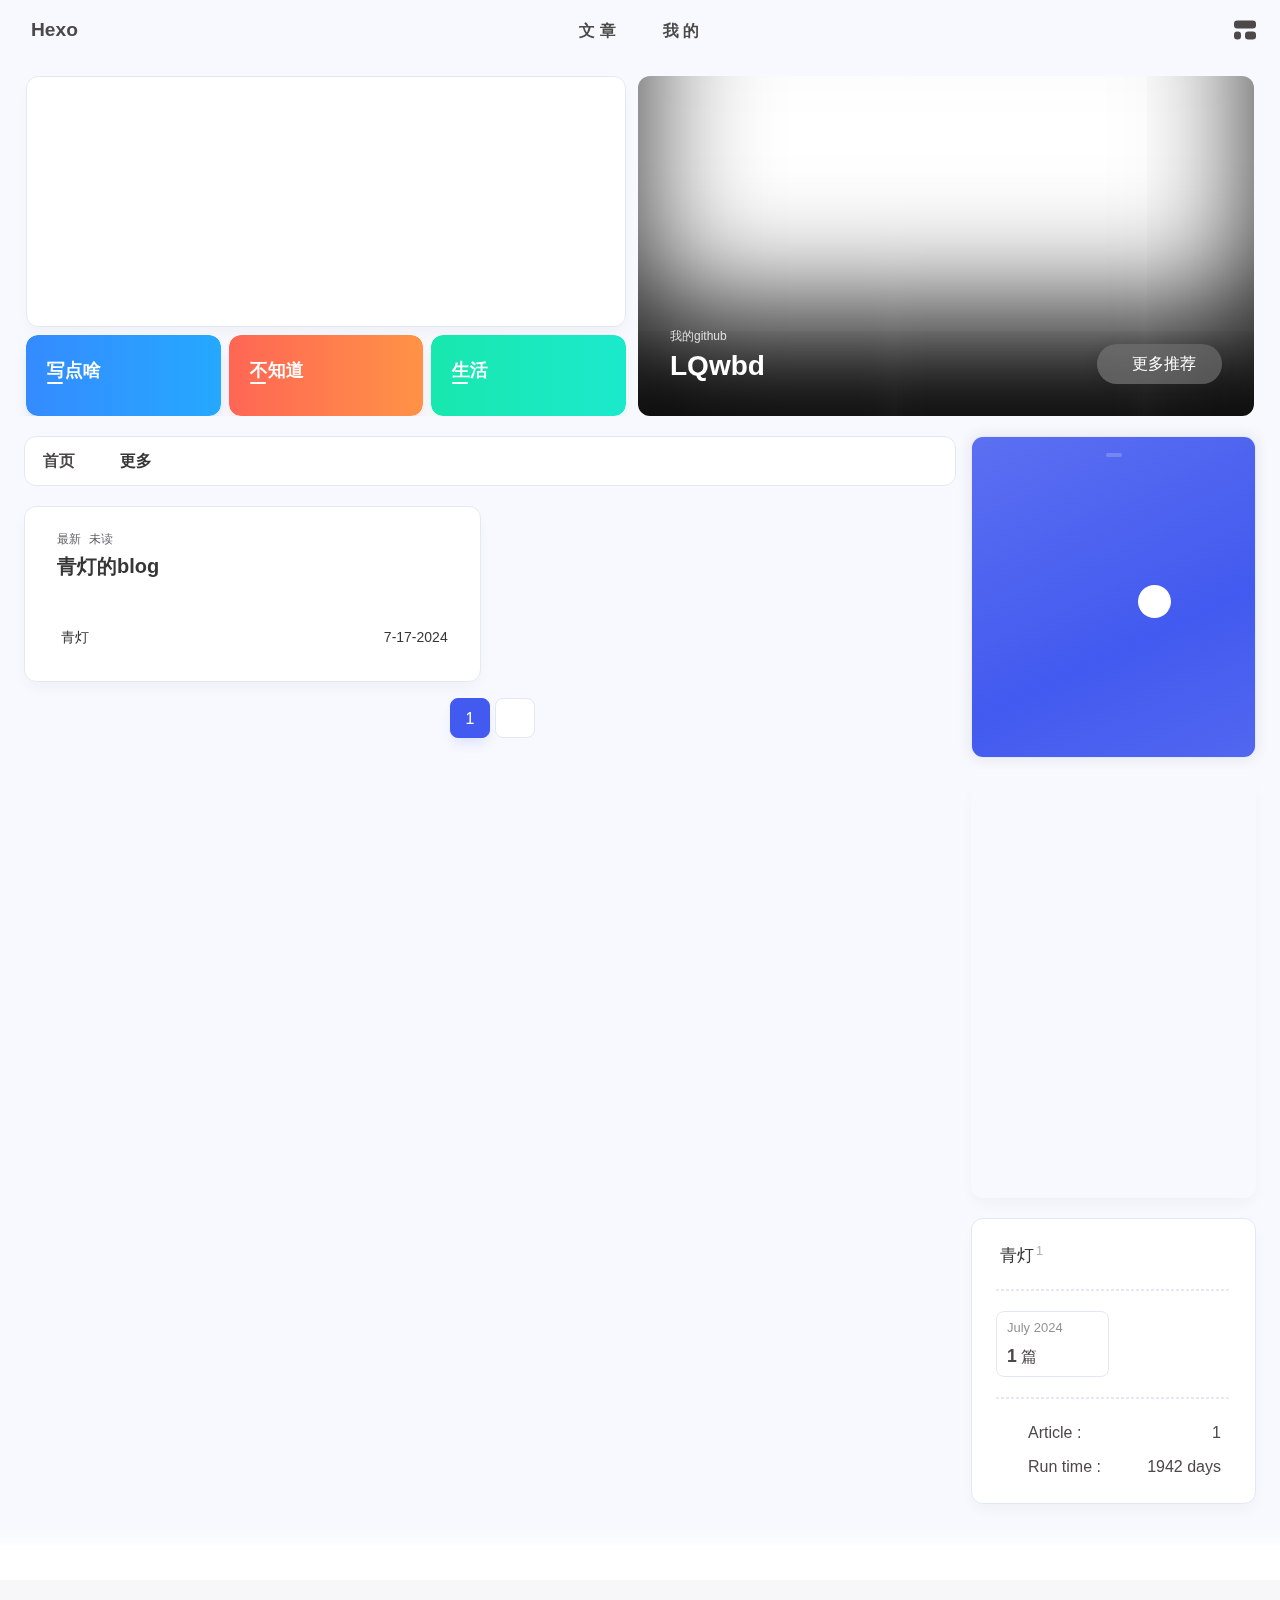
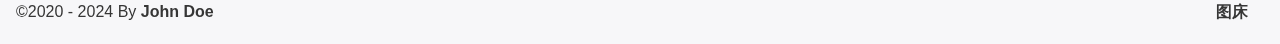
==== index.html @ db9067c5 "Site updated: 2024-07-23 01:41:37" ====
<!DOCTYPE html><html lang="en" data-theme="light"><head><meta charset="UTF-8"><meta http-equiv="X-UA-Compatible" content="IE=edge"><meta name="viewport" content="width=device-width, initial-scale=1.0, user-scalable=no"><title>Hexo</title><meta name="author" content="John Doe"><meta name="copyright" content="John Doe"><meta name="format-detection" content="telephone=no"><meta name="theme-color" content="#f7f9fe"><meta name="mobile-web-app-capable" content="yes"><meta name="apple-touch-fullscreen" content="yes"><meta name="apple-mobile-web-app-title" content="Hexo"><meta name="application-name" content="Hexo"><meta name="apple-mobile-web-app-capable" content="yes"><meta name="apple-mobile-web-app-status-bar-style" content="#f7f9fe"><meta property="og:type" content="website"><meta property="og:title" content="Hexo"><meta property="og:url" content="http://example.com/index.html"><meta property="og:site_name" content="Hexo"><meta property="og:description"><meta property="og:locale" content="en"><meta property="og:image" content="https://img.1023qdgj.filegear-sg.me/file/e3b84be5303933b3de4b3.png"><meta property="article:author" content="John Doe"><meta property="article:tag"><meta name="twitter:card" content="summary"><meta name="twitter:image" content="https://img.1023qdgj.filegear-sg.me/file/e3b84be5303933b3de4b3.png"><meta name="description"><link rel="shortcut icon" href="/favicon.ico"><link rel="canonical" href="http://example.com/"><link rel="preconnect" href="//cdn.cbd.int"/><meta name="google-site-verification" content="xxx"/><meta name="baidu-site-verification" content="code-xxx"/><meta name="msvalidate.01" content="xxx"/><link rel="stylesheet" href="/css/index.css"><link rel="stylesheet" href="https://cdn.cbd.int/node-snackbar@0.1.16/dist/snackbar.min.css" media="print" onload="this.media='all'"><link rel="stylesheet" href="https://cdn.cbd.int/@fancyapps/ui@5.0.28/dist/fancybox/fancybox.css" media="print" onload="this.media='all'"><script>const GLOBAL_CONFIG = {
  linkPageTop: undefined,
  peoplecanvas: {"enable":true,"img":"https://upload-bbs.miyoushe.com/upload/2023/09/03/125766904/ee23df8517f3c3e3efc4145658269c06_5714860933110284659.png"},
  postHeadAiDescription: {"enable":true,"gptName":"LQwbd","mode":"local","switchBtn":false,"btnLink":"https://afdian.net/item/886a79d4db6711eda42a52540025c377","randomNum":3,"basicWordCount":1000,"key":"xxxx","Referer":"https://xx.xx/"},
  diytitle: {"enable":true,"leaveTitle":"w(ﾟДﾟ)w 沙雕！去哪？！","backTitle":"♪(^∇^*)欢迎肥来！"},
  LA51: undefined,
  greetingBox: undefined,
  twikooEnvId: '',
  commentBarrageConfig:undefined,
  root: '/',
  preloader: {"source":3},
  friends_vue_info: undefined,
  navMusic: true,
  mainTone: {"mode":"api","api":"https://img2color-go.vercel.app/api?img=","cover_change":true},
  authorStatus: {"skills":null},
  algolia: undefined,
  localSearch: undefined,
  translate: {"defaultEncoding":2,"translateDelay":0,"msgToTraditionalChinese":"繁","msgToSimplifiedChinese":"简","rightMenuMsgToTraditionalChinese":"转为繁体","rightMenuMsgToSimplifiedChinese":"转为简体"},
  noticeOutdate: undefined,
  highlight: {"plugin":"highlight.js","highlightCopy":true,"highlightLang":true,"highlightHeightLimit":330},
  copy: {
    success: 'Copy successfully',
    error: 'Copy error',
    noSupport: 'The browser does not support'
  },
  relativeDate: {
    homepage: false,
    simplehomepage: true,
    post: false
  },
  runtime: 'days',
  date_suffix: {
    just: 'Just',
    min: 'minutes ago',
    hour: 'hours ago',
    day: 'days ago',
    month: 'months ago'
  },
  copyright: {"copy":true,"copyrightEbable":false,"limitCount":50,"languages":{"author":"Author: John Doe","link":"Link: ","source":"Source: Hexo","info":"Copyright is owned by the author. For commercial reprints, please contact the author for authorization. For non-commercial reprints, please indicate the source.","copySuccess":"Copy success, copy and reprint please mark the address of this article"}},
  lightbox: 'fancybox',
  Snackbar: {"chs_to_cht":"Traditional Chinese Activated Manually","cht_to_chs":"Simplified Chinese Activated Manually","day_to_night":"Dark Mode Activated Manually","night_to_day":"Light Mode Activated Manually","bgLight":"#425AEF","bgDark":"#1f1f1f","position":"top-center"},
  source: {
    justifiedGallery: {
      js: 'https://cdn.cbd.int/flickr-justified-gallery@2.1.2/dist/fjGallery.min.js',
      css: 'https://cdn.cbd.int/flickr-justified-gallery@2.1.2/dist/fjGallery.css'
    }
  },
  isPhotoFigcaption: false,
  islazyload: true,
  isAnchor: false,
  shortcutKey: undefined,
  autoDarkmode: true
}</script><script id="config-diff">var GLOBAL_CONFIG_SITE = {
  configTitle: 'Hexo',
  title: 'Hexo',
  postAI: '',
  pageFillDescription: '',
  isPost: false,
  isHome: true,
  isHighlightShrink: false,
  isToc: false,
  postUpdate: '2024-07-23 01:41:35',
  postMainColor: '',
}</script><noscript><style type="text/css">
  #nav {
    opacity: 1
  }
  .justified-gallery img {
    opacity: 1
  }

  #recent-posts time,
  #post-meta time {
    display: inline !important
  }
</style></noscript><script>(win=>{
      win.saveToLocal = {
        set: (key, value, ttl) => {
          if (ttl === 0) return
          const now = Date.now()
          const expiry = now + ttl * 86400000
          const item = {
            value,
            expiry
          }
          localStorage.setItem(key, JSON.stringify(item))
        },
      
        get: key => {
          const itemStr = localStorage.getItem(key)
      
          if (!itemStr) {
            return undefined
          }
          const item = JSON.parse(itemStr)
          const now = Date.now()
      
          if (now > item.expiry) {
            localStorage.removeItem(key)
            return undefined
          }
          return item.value
        }
      }
    
      win.getScript = (url, attr = {}) => new Promise((resolve, reject) => {
        const script = document.createElement('script')
        script.src = url
        script.async = true
        script.onerror = reject
        script.onload = script.onreadystatechange = function() {
          const loadState = this.readyState
          if (loadState && loadState !== 'loaded' && loadState !== 'complete') return
          script.onload = script.onreadystatechange = null
          resolve()
        }

        Object.keys(attr).forEach(key => {
          script.setAttribute(key, attr[key])
        })

        document.head.appendChild(script)
      })
    
      win.getCSS = (url, id = false) => new Promise((resolve, reject) => {
        const link = document.createElement('link')
        link.rel = 'stylesheet'
        link.href = url
        if (id) link.id = id
        link.onerror = reject
        link.onload = link.onreadystatechange = function() {
          const loadState = this.readyState
          if (loadState && loadState !== 'loaded' && loadState !== 'complete') return
          link.onload = link.onreadystatechange = null
          resolve()
        }
        document.head.appendChild(link)
      })
    
      win.activateDarkMode = () => {
        document.documentElement.setAttribute('data-theme', 'dark')
        if (document.querySelector('meta[name="theme-color"]') !== null) {
          document.querySelector('meta[name="theme-color"]').setAttribute('content', '#18171d')
        }
      }
      win.activateLightMode = () => {
        document.documentElement.setAttribute('data-theme', 'light')
        if (document.querySelector('meta[name="theme-color"]') !== null) {
          document.querySelector('meta[name="theme-color"]').setAttribute('content', '#f7f9fe')
        }
      }
      const t = saveToLocal.get('theme')
    
          const isDarkMode = window.matchMedia('(prefers-color-scheme: dark)').matches
          const isLightMode = window.matchMedia('(prefers-color-scheme: light)').matches
          const isNotSpecified = window.matchMedia('(prefers-color-scheme: no-preference)').matches
          const hasNoSupport = !isDarkMode && !isLightMode && !isNotSpecified

          if (t === undefined) {
            if (isLightMode) activateLightMode()
            else if (isDarkMode) activateDarkMode()
            else if (isNotSpecified || hasNoSupport) {
              const now = new Date()
              const hour = now.getHours()
              const isNight = hour <= 6 || hour >= 18
              isNight ? activateDarkMode() : activateLightMode()
            }
            window.matchMedia('(prefers-color-scheme: dark)').addListener(e => {
              if (saveToLocal.get('theme') === undefined) {
                e.matches ? activateDarkMode() : activateLightMode()
              }
            })
          } else if (t === 'light') activateLightMode()
          else activateDarkMode()
        
      const asideStatus = saveToLocal.get('aside-status')
      if (asideStatus !== undefined) {
        if (asideStatus === 'hide') {
          document.documentElement.classList.add('hide-aside')
        } else {
          document.documentElement.classList.remove('hide-aside')
        }
      }
    
      const detectApple = () => {
        if(/iPad|iPhone|iPod|Macintosh/.test(navigator.userAgent)){
          document.documentElement.classList.add('apple')
        }
      }
      detectApple()
    })(window)</script><meta name="generator" content="Hexo 7.3.0"></head><body data-type="anzhiyu"><div id="web_bg"></div><div id="an_music_bg"></div><div id="loading-box" onclick="document.getElementById(&quot;loading-box&quot;).classList.add(&quot;loaded&quot;)"><div class="loading-bg"><img class="loading-img nolazyload" alt="加载头像" src="https://img.1023qdgj.filegear-sg.me/file/e3b84be5303933b3de4b3.png"/><div class="loading-image-dot"></div></div></div><script>const preloader = {
  endLoading: () => {
    document.getElementById('loading-box').classList.add("loaded");
  },
  initLoading: () => {
    document.getElementById('loading-box').classList.remove("loaded")
  }
}
window.addEventListener('load',()=> { preloader.endLoading() })
setTimeout(function(){preloader.endLoading();},10000)

if (true) {
  document.addEventListener('pjax:send', () => { preloader.initLoading() })
  document.addEventListener('pjax:complete', () => { preloader.endLoading() })
}</script><link rel="stylesheet" href="https://cdn.cbd.int/anzhiyu-theme-static@1.1.10/progress_bar/progress_bar.css"/><script async="async" src="https://cdn.cbd.int/pace-js@1.2.4/pace.min.js" data-pace-options="{ &quot;restartOnRequestAfter&quot;:false,&quot;eventLag&quot;:false}"></script><div class="page" id="body-wrap"><header class="not-top-img" id="page-header"><nav id="nav"><div id="nav-group"><span id="blog_name"><a id="site-name" href="/" accesskey="h"><div class="title">Hexo</div><i class="anzhiyufont anzhiyu-icon-house-chimney"></i></a></span><div class="mask-name-container"><div id="name-container"><a id="page-name" href="javascript:anzhiyu.scrollToDest(0, 500)">PAGE_NAME</a></div></div><div id="menus"><div class="menus_items"><div class="menus_item"><a class="site-page" href="javascript:void(0);"><span> 文章</span></a><ul class="menus_item_child"><li><a class="site-page child faa-parent animated-hover" href="/archives/"><i class="anzhiyufont anzhiyu-icon-box-archive faa-tada" style="font-size: 0.9em;"></i><span> 隧道</span></a></li><li><a class="site-page child faa-parent animated-hover" href="/categories/"><i class="anzhiyufont anzhiyu-icon-shapes faa-tada" style="font-size: 0.9em;"></i><span> 分类</span></a></li><li><a class="site-page child faa-parent animated-hover" href="/tags/"><i class="anzhiyufont anzhiyu-icon-tags faa-tada" style="font-size: 0.9em;"></i><span> 标签</span></a></li></ul></div><div class="menus_item"><a class="site-page" href="javascript:void(0);"><span> 我的</span></a><ul class="menus_item_child"><li><a class="site-page child faa-parent animated-hover" href="/music/"><i class="anzhiyufont anzhiyu-icon-music faa-tada" style="font-size: 0.9em;"></i><span> 音乐馆</span></a></li><li><a class="site-page child faa-parent animated-hover" href="/bangumis/"><i class="anzhiyufont anzhiyu-icon-bilibili faa-tada" style="font-size: 0.9em;"></i><span> 追番页</span></a></li><li><a class="site-page child faa-parent animated-hover" href="/album/"><i class="anzhiyufont anzhiyu-icon-images faa-tada" style="font-size: 0.9em;"></i><span> 相册集</span></a></li><li><a class="site-page child faa-parent animated-hover" href="/air-conditioner/"><i class="anzhiyufont anzhiyu-icon-fan faa-tada" style="font-size: 0.9em;"></i><span> 小空调</span></a></li></ul></div></div></div><div id="nav-right"><div class="nav-button" id="randomPost_button"><a class="site-page" onclick="toRandomPost()" title="随机前往一个文章" href="javascript:void(0);"><i class="anzhiyufont anzhiyu-icon-dice"></i></a></div><input id="center-console" type="checkbox"/><label class="widget" for="center-console" title="中控台" onclick="anzhiyu.switchConsole();"><i class="left"></i><i class="widget center"></i><i class="widget right"></i></label><div id="console"><div class="console-card-group-reward"><ul class="reward-all console-card"><li class="reward-item"><a href="https://img.1023qdgj.filegear-sg.me/file/df05a58ebeea45a835652.jpg" target="_blank"><img class="post-qr-code-img" alt="微信" src= "[data-uri]" onerror="this.onerror=null,this.src=&quot;/img/404.jpg&quot;" data-lazy-src="https://img.1023qdgj.filegear-sg.me/file/df05a58ebeea45a835652.jpg"/></a><div class="post-qr-code-desc">微信</div></li><li class="reward-item"><a href="https://img.1023qdgj.filegear-sg.me/file/121c579d542caff5b04d5.jpg" target="_blank"><img class="post-qr-code-img" alt="支付宝" src= "[data-uri]" onerror="this.onerror=null,this.src=&quot;/img/404.jpg&quot;" data-lazy-src="https://img.1023qdgj.filegear-sg.me/file/121c579d542caff5b04d5.jpg"/></a><div class="post-qr-code-desc">支付宝</div></li></ul></div><div class="console-card-group"><div class="console-card-group-left"><div class="console-card" id="card-newest-comments"><div class="card-content"><div class="author-content-item-tips">互动</div><span class="author-content-item-title"> Newest Comments</span></div><div class="aside-list"><span>loading...</span></div></div></div><div class="console-card-group-right"><div class="console-card tags"><div class="card-content"><div class="author-content-item-tips">兴趣点</div><span class="author-content-item-title">寻找你感兴趣的领域</span><div class="card-tags"><div class="item-headline"></div><div class="card-tag-cloud"><a href="/tags/%E9%9D%92%E7%81%AF/" style="font-size: 1.05rem;">青灯<sup>1</sup></a></div></div><hr/></div></div><div class="console-card history"><div class="item-headline"><i class="anzhiyufont anzhiyu-icon-box-archiv"></i><span>文章</span></div><div class="card-archives"><div class="item-headline"><i class="anzhiyufont anzhiyu-icon-archive"></i><span>Archives</span></div><ul class="card-archive-list"><li class="card-archive-list-item"><a class="card-archive-list-link" href="/archives/2024/07/"><span class="card-archive-list-date">July 2024</span><div class="card-archive-list-count-group"><span class="card-archive-list-count">1</span><span>篇</span></div></a></li></ul></div><hr/></div></div></div><div class="button-group"><div class="console-btn-item"><a class="darkmode_switchbutton" title="显示模式切换" href="javascript:void(0);"><i class="anzhiyufont anzhiyu-icon-moon"></i></a></div><div class="console-btn-item" id="consoleHideAside" onclick="anzhiyu.hideAsideBtn()" title="边栏显示控制"><a class="asideSwitch"><i class="anzhiyufont anzhiyu-icon-arrows-left-right"></i></a></div><div class="console-btn-item" id="consoleMusic" onclick="anzhiyu.musicToggle()" title="音乐开关"><a class="music-switch"><i class="anzhiyufont anzhiyu-icon-music"></i></a></div></div><div class="console-mask" onclick="anzhiyu.hideConsole()" href="javascript:void(0);"></div></div><div class="nav-button" id="nav-totop"><a class="totopbtn" href="javascript:void(0);"><i class="anzhiyufont anzhiyu-icon-arrow-up"></i><span id="percent" onclick="anzhiyu.scrollToDest(0,500)">0</span></a></div><div id="toggle-menu"><a class="site-page" href="javascript:void(0);" title="切换"><i class="anzhiyufont anzhiyu-icon-bars"></i></a></div></div></div></nav></header><main id="blog-container"><div id="home_top"><div class="swiper_container_card" style="height: auto;width: 100%"><div id="bannerGroup"><div id="random-banner"><canvas id="peoplecanvas"></canvas><a id="random-hover" href="javascript:toRandomPost()"><i class="anzhiyufont anzhiyu-icon-paper-plane"></i><div class="bannerText">随便逛逛<i class="anzhiyufont anzhiyu-icon-arrow-right"></i></div></a></div><div class="categoryGroup"><div class="categoryItem" style="box-shadow:var(--anzhiyu-shadow-blue)"><a class="categoryButton blue" href="/categories/%E5%86%99%E7%82%B9%E5%95%A5/"><span class="categoryButtonText">写点啥</span><i class="anzhiyufont anzhiyu-icon-dove"></i></a></div><div class="categoryItem" style="box-shadow:var(--anzhiyu-shadow-red)"><a class="categoryButton red" href="/categories/%E4%B8%8D%E7%9F%A5%E9%81%93/"><span class="categoryButtonText">不知道</span><i class="anzhiyufont anzhiyu-icon-fire"></i></a></div><div class="categoryItem" style="box-shadow:var(--anzhiyu-shadow-green)"><a class="categoryButton green" href="/categories/%E7%94%9F%E6%B4%BB%E6%97%A5%E5%B8%B8/"><span class="categoryButtonText">生活</span><i class="anzhiyufont anzhiyu-icon-book"></i></a></div></div></div><div class="topGroup"><div class="recent-post-item" onclick="pjax.loadUrl(&quot;/2024/07/17/%E9%9D%92%E7%81%AF%E7%9A%84blog/&quot;)"><div class="post_cover left_radius"><a href="2024/07/17/青灯的blog/" title="青灯的blog"><span class="recent-post-top-text">荐</span><img class="post_bg" onerror="this.onerror=null;this.src='/img/404.jpg'" alt="cover"></a></div><div class="recent-post-info"><a class="article-title" href="2024/07/17/青灯的blog/" title="青灯的blog">青灯的blog</a></div></div><a class="todayCard" id="todayCard" href="hhttps://github.com/LQwbd" style="z-index: 1;"><div class="todayCard-info"><div class="todayCard-tips">我的github</div><div class="todayCard-title">LQwbd</div></div><img class="todayCard-cover" src= "[data-uri]" onerror="this.onerror=null,this.src=&quot;/img/404.jpg&quot;" data-lazy-src="https://bu.dusays.com/2023/05/13/645fa3cf90d70.webp" onerror="this.onerror=null;this.src='/img/404.jpg'" alt="封面"><div class="banner-button-group"><div class="banner-button" onclick="event.stopPropagation();event.preventDefault();anzhiyu.hideTodayCard();"><i class="anzhiyufont anzhiyu-icon-arrow-circle-right"></i><span class="banner-button-text">更多推荐</span></div></div></a></div><link rel="stylesheet"></div></div><div class="layout" id="content-inner"><div class="recent-posts" id="recent-posts"><div id="categoryBar"><div class="category-bar" id="category-bar"><div id="catalog-bar"><div id="catalog-list"><div class="catalog-list-item" id="首页"><a href="/">首页</a></div></div><div class="category-bar-next" id="category-bar-next" onclick="anzhiyu.scrollCategoryBarToRight()"><i class="anzhiyufont anzhiyu-icon-angle-double-right"></i></div><a class="catalog-more" href="/categories/">更多</a></div></div></div><div class="recent-post-item lastestpost-item" onclick="pjax.loadUrl('/2024/07/17/%E9%9D%92%E7%81%AF%E7%9A%84blog/')"><div class="recent-post-info no-cover"><div class="recent-post-info-top"><div class="recent-post-info-top-tips"><span class="newPost">最新</span><a class="unvisited-post" href="/2024/07/17/%E9%9D%92%E7%81%AF%E7%9A%84blog/" title="青灯的blog">未读</a></div><a class="article-title" href="/2024/07/17/%E9%9D%92%E7%81%AF%E7%9A%84blog/" title="青灯的blog">青灯的blog</a></div><div class="article-meta-wrap"><span class="post-meta-date"><i class="anzhiyufont anzhiyu-icon-calendar-days" style="font-size: 15px; display:none"></i><span class="article-meta-label">Created</span><time datetime="2024-07-17T13:26:16.000Z" title="Created 2024-07-17 21:26:16" time="2024-07-17 21:26:16">2024-07-17</time><time class="time_hidden" datetime="2024-07-17T13:44:05.162Z" title="Updated 2024-07-17 21:44:05" time="2024-07-17 21:44:05">2024-07-17</time></span><span class="article-meta tags"><a class="article-meta__tags" href="/tags/%E9%9D%92%E7%81%AF/" event.cancelbubble onclick="window.event.cancelBubble=true;"><span> <i class="anzhiyufont anzhiyu-icon-hashtag"></i>青灯</span></a></span></div><div class="content">青灯
</div></div></div><nav id="pagination"><div class="pagination"><span class="page-number current">1</span><div class="toPageGroup"><input id="toPageText" oninput="value=value.replace(/[^0-9]/g,'')" maxlength="3" onkeyup="this.value=this.value.replace(/[^u4e00-u9fa5w]/g,'')" aria-label="toPage"><a id="toPageButton" onclick="anzhiyu.toPage()"><i class="anzhiyufont anzhiyu-icon-angles-right" style="font-weight: inherit; font-size: 1rem;"></i></a></div></div></nav></div><div class="aside-content" id="aside-content"><div class="card-widget card-info"><div class="card-content"><div class="author-info__sayhi" id="author-info__sayhi" onclick="anzhiyu.changeSayHelloText()"></div><div class="author-info-avatar"><img class="avatar-img" src= "[data-uri]" onerror="this.onerror=null,this.src=&quot;/img/404.jpg&quot;" data-lazy-src="https://img.1023qdgj.filegear-sg.me/file/e3b84be5303933b3de4b3.png" onerror="this.onerror=null;this.src='/img/friend_404.gif'" alt="avatar"/><div class="author-status"><img class="g-status" src= "[data-uri]" onerror="this.onerror=null,this.src=&quot;/img/404.jpg&quot;" data-lazy-src="https://cdn.jsdelivr.net/gh/zc998800/cdn/face/gif/m20.gif" alt="status"/></div></div><div class="author-info__description"></div></div></div><div class="card-widget anzhiyu-right-widget" id="card-wechat" onclick="null"><div id="flip-wrapper"><div id="flip-content"><div class="face" style="background: url(https://telegraph-image-b6i.pages.dev/file/7848935149db1f6d1d839.png) center center / 100% no-repeat"></div><div class="back face" style="background: url(https://telegraph-image-b6i.pages.dev/file/08dd8e1e0c6928d70edd3.jpg) center center / 100% no-repeat"></div></div></div></div><div class="sticky_layout"><div class="card-widget"><div class="card-tags"><div class="item-headline"></div><div class="card-tag-cloud"><a href="/tags/%E9%9D%92%E7%81%AF/" style="font-size: 1.05rem;">青灯<sup>1</sup></a></div></div><hr/><div class="card-archives"><div class="item-headline"><i class="anzhiyufont anzhiyu-icon-archive"></i><span>Archives</span></div><ul class="card-archive-list"><li class="card-archive-list-item"><a class="card-archive-list-link" href="/archives/2024/07/"><span class="card-archive-list-date">July 2024</span><div class="card-archive-list-count-group"><span class="card-archive-list-count">1</span><span>篇</span></div></a></li></ul></div><hr/><div class="card-webinfo"><div class="item-headline"><i class="anzhiyufont anzhiyu-icon-chart-line"></i><span>Info</span></div><div class="webinfo"><div class="webinfo-item"><div class="webinfo-item-title"><i class="anzhiyufont anzhiyu-icon-file-lines"></i><div class="item-name">Article :</div></div><div class="item-count">1</div></div><div class="webinfo-item"><div class="webinfo-item-title"><i class="anzhiyufont anzhiyu-icon-stopwatch"></i><div class="item-name">Run time :</div></div><div class="item-count" id="runtimeshow" data-publishDate="2021-03-31T16:00:00.000Z"><i class="anzhiyufont anzhiyu-icon-spinner anzhiyu-spin"></i></div></div></div></div></div></div></div></div></main><footer id="footer"><div id="footer-wrap"></div><div id="footer-bar"><div class="footer-bar-links"><div class="footer-bar-left"><div id="footer-bar-tips"><div class="copyright">&copy;2020 - 2024 By <a class="footer-bar-link" href="/" title="John Doe" target="_blank">John Doe</a></div></div><div id="footer-type-tips"></div></div><div class="footer-bar-right"><a class="footer-bar-link" target="_blank" rel="noopener" href="https://img.1023qdgj.filegear-sg.me" title="图床">图床</a></div></div></div></footer></div><div id="sidebar"><div id="menu-mask"></div><div id="sidebar-menus"><div class="sidebar-site-data site-data is-center"><a href="/archives/" title="archive"><div class="headline">Articles</div><div class="length-num">1</div></a><a href="/tags/" title="tag"><div class="headline">Tags</div><div class="length-num">1</div></a><a href="/categories/" title="category"><div class="headline">Categories</div><div class="length-num">0</div></a></div><span class="sidebar-menu-item-title">Function</span><div class="sidebar-menu-item"><a class="darkmode_switchbutton menu-child" href="javascript:void(0);" title="Display Mode"><i class="anzhiyufont anzhiyu-icon-circle-half-stroke"></i><span>Display Mode</span></a></div><div class="back-menu-list-groups"><div class="back-menu-list-group"><div class="back-menu-list-title">网页</div><div class="back-menu-list"><a class="back-menu-item" target="_blank" rel="noopener" href="https://github.com/LQwbd/" title="青灯的GitHub"><img class="back-menu-item-icon" src= "[data-uri]" onerror="this.onerror=null,this.src=&quot;/img/404.jpg&quot;" data-lazy-src="/img/favicon.ico" alt="青灯的GitHub"/><span class="back-menu-item-text">青灯的GitHub</span></a></div></div><div class="back-menu-list-group"><div class="back-menu-list-title">项目</div><div class="back-menu-list"><a class="back-menu-item" target="_blank" rel="noopener" href="https://img.1023qdgj.filegear-sg.me/" title="青灯的图床"><img class="back-menu-item-icon" src= "[data-uri]" onerror="this.onerror=null,this.src=&quot;/img/404.jpg&quot;" data-lazy-src="https://image.anheyu.com/favicon.ico" alt="青灯的图床"/><span class="back-menu-item-text">青灯的图床</span></a></div></div></div><div class="menus_items"><div class="menus_item"><a class="site-page" href="javascript:void(0);"><span> 文章</span></a><ul class="menus_item_child"><li><a class="site-page child faa-parent animated-hover" href="/archives/"><i class="anzhiyufont anzhiyu-icon-box-archive faa-tada" style="font-size: 0.9em;"></i><span> 隧道</span></a></li><li><a class="site-page child faa-parent animated-hover" href="/categories/"><i class="anzhiyufont anzhiyu-icon-shapes faa-tada" style="font-size: 0.9em;"></i><span> 分类</span></a></li><li><a class="site-page child faa-parent animated-hover" href="/tags/"><i class="anzhiyufont anzhiyu-icon-tags faa-tada" style="font-size: 0.9em;"></i><span> 标签</span></a></li></ul></div><div class="menus_item"><a class="site-page" href="javascript:void(0);"><span> 我的</span></a><ul class="menus_item_child"><li><a class="site-page child faa-parent animated-hover" href="/music/"><i class="anzhiyufont anzhiyu-icon-music faa-tada" style="font-size: 0.9em;"></i><span> 音乐馆</span></a></li><li><a class="site-page child faa-parent animated-hover" href="/bangumis/"><i class="anzhiyufont anzhiyu-icon-bilibili faa-tada" style="font-size: 0.9em;"></i><span> 追番页</span></a></li><li><a class="site-page child faa-parent animated-hover" href="/album/"><i class="anzhiyufont anzhiyu-icon-images faa-tada" style="font-size: 0.9em;"></i><span> 相册集</span></a></li><li><a class="site-page child faa-parent animated-hover" href="/air-conditioner/"><i class="anzhiyufont anzhiyu-icon-fan faa-tada" style="font-size: 0.9em;"></i><span> 小空调</span></a></li></ul></div></div><span class="sidebar-menu-item-title">标签</span><div class="card-tags"><div class="item-headline"></div><div class="card-tag-cloud"><a href="/tags/%E9%9D%92%E7%81%AF/" style="font-size: 0.88rem;">青灯<sup>1</sup></a></div></div><hr/></div></div><div id="rightside"><div id="rightside-config-hide"><button id="translateLink" type="button" title="Switch Between Traditional Chinese And Simplified Chinese">繁</button><button id="darkmode" type="button" title="Switch Between Light And Dark Mode"><i class="anzhiyufont anzhiyu-icon-circle-half-stroke"></i></button><button id="hide-aside-btn" type="button" title="Toggle between single-column and double-column"><i class="anzhiyufont anzhiyu-icon-arrows-left-right"></i></button></div><div id="rightside-config-show"><button id="rightside-config" type="button" title="Setting"><i class="anzhiyufont anzhiyu-icon-gear"></i></button><button id="go-up" type="button" title="Back To Top"><i class="anzhiyufont anzhiyu-icon-arrow-up"></i></button></div></div><div id="nav-music"><a id="nav-music-hoverTips" onclick="anzhiyu.musicToggle()" accesskey="m">播放音乐</a><div id="console-music-bg"></div><meting-js id="1207997785" server="netease" type="playlist" mutex="true" preload="none" theme="var(--anzhiyu-main)" data-lrctype="0" order="random" volume="0.7"></meting-js></div><div id="rightMenu"><div class="rightMenu-group rightMenu-small"><div class="rightMenu-item" id="menu-backward"><i class="anzhiyufont anzhiyu-icon-arrow-left"></i></div><div class="rightMenu-item" id="menu-forward"><i class="anzhiyufont anzhiyu-icon-arrow-right"></i></div><div class="rightMenu-item" id="menu-refresh"><i class="anzhiyufont anzhiyu-icon-arrow-rotate-right" style="font-size: 1rem;"></i></div><div class="rightMenu-item" id="menu-top"><i class="anzhiyufont anzhiyu-icon-arrow-up"></i></div></div><div class="rightMenu-group rightMenu-line rightMenuPlugin"><div class="rightMenu-item" id="menu-copytext"><i class="anzhiyufont anzhiyu-icon-copy"></i><span>复制选中文本</span></div><div class="rightMenu-item" id="menu-pastetext"><i class="anzhiyufont anzhiyu-icon-paste"></i><span>粘贴文本</span></div><a class="rightMenu-item" id="menu-commenttext"><i class="anzhiyufont anzhiyu-icon-comment-medical"></i><span>引用到评论</span></a><div class="rightMenu-item" id="menu-newwindow"><i class="anzhiyufont anzhiyu-icon-window-restore"></i><span>新窗口打开</span></div><div class="rightMenu-item" id="menu-copylink"><i class="anzhiyufont anzhiyu-icon-link"></i><span>复制链接地址</span></div><div class="rightMenu-item" id="menu-copyimg"><i class="anzhiyufont anzhiyu-icon-images"></i><span>复制此图片</span></div><div class="rightMenu-item" id="menu-downloadimg"><i class="anzhiyufont anzhiyu-icon-download"></i><span>下载此图片</span></div><div class="rightMenu-item" id="menu-newwindowimg"><i class="anzhiyufont anzhiyu-icon-window-restore"></i><span>新窗口打开图片</span></div><div class="rightMenu-item" id="menu-search"><i class="anzhiyufont anzhiyu-icon-magnifying-glass"></i><span>站内搜索</span></div><div class="rightMenu-item" id="menu-searchBaidu"><i class="anzhiyufont anzhiyu-icon-magnifying-glass"></i><span>百度搜索</span></div><div class="rightMenu-item" id="menu-music-toggle"><i class="anzhiyufont anzhiyu-icon-play"></i><span>播放音乐</span></div><div class="rightMenu-item" id="menu-music-back"><i class="anzhiyufont anzhiyu-icon-backward"></i><span>切换到上一首</span></div><div class="rightMenu-item" id="menu-music-forward"><i class="anzhiyufont anzhiyu-icon-forward"></i><span>切换到下一首</span></div><div class="rightMenu-item" id="menu-music-playlist" onclick="window.open(&quot;https://y.qq.com/n/ryqq/playlist/1207997785&quot;, &quot;_blank&quot;);" style="display: none;"><i class="anzhiyufont anzhiyu-icon-radio"></i><span>查看所有歌曲</span></div><div class="rightMenu-item" id="menu-music-copyMusicName"><i class="anzhiyufont anzhiyu-icon-copy"></i><span>复制歌名</span></div></div><div class="rightMenu-group rightMenu-line rightMenuOther"><a class="rightMenu-item menu-link" id="menu-randomPost"><i class="anzhiyufont anzhiyu-icon-shuffle"></i><span>随便逛逛</span></a><a class="rightMenu-item menu-link" href="/categories/"><i class="anzhiyufont anzhiyu-icon-cube"></i><span>博客分类</span></a><a class="rightMenu-item menu-link" href="/tags/"><i class="anzhiyufont anzhiyu-icon-tags"></i><span>文章标签</span></a></div><div class="rightMenu-group rightMenu-line rightMenuOther"><a class="rightMenu-item" id="menu-copy" href="javascript:void(0);"><i class="anzhiyufont anzhiyu-icon-copy"></i><span>复制地址</span></a><a class="rightMenu-item" id="menu-commentBarrage" href="javascript:void(0);"><i class="anzhiyufont anzhiyu-icon-message"></i><span class="menu-commentBarrage-text">关闭热评</span></a><a class="rightMenu-item" id="menu-darkmode" href="javascript:void(0);"><i class="anzhiyufont anzhiyu-icon-circle-half-stroke"></i><span class="menu-darkmode-text">深色模式</span></a><a class="rightMenu-item" id="menu-translate" href="javascript:void(0);"><i class="anzhiyufont anzhiyu-icon-language"></i><span>轉為繁體</span></a></div></div><div id="rightmenu-mask"></div><div><script src="/js/utils.js"></script><script src="/js/main.js"></script><script src="/js/tw_cn.js"></script><script src="https://cdn.cbd.int/@fancyapps/ui@5.0.28/dist/fancybox/fancybox.umd.js"></script><script src="https://cdn.cbd.int/instant.page@5.2.0/instantpage.js" type="module"></script><script src="https://cdn.cbd.int/vanilla-lazyload@17.8.5/dist/lazyload.iife.min.js"></script><script src="https://cdn.cbd.int/node-snackbar@0.1.16/dist/snackbar.min.js"></script><canvas id="universe"></canvas><script async src="https://npm.elemecdn.com/anzhiyu-theme-static@1.0.0/dark/dark.js"></script><script>// 消除控制台打印
var HoldLog = console.log;
console.log = function () {};
let now1 = new Date();
queueMicrotask(() => {
  const Log = function () {
    HoldLog.apply(console, arguments);
  }; //在恢复前输出日志
  const grt = new Date("07/07/2024 00:00:00"); //此处修改你的建站时间或者网站上线时间
  now1.setTime(now1.getTime() + 250);
  const days = (now1 - grt) / 1000 / 60 / 60 / 24;
  const dnum = Math.floor(days);
  const ascll = [
    `欢迎使用安知鱼!`,
    `生活明朗, 万物可爱`,
    `
        
       █████╗ ███╗   ██╗███████╗██╗  ██╗██╗██╗   ██╗██╗   ██╗
      ██╔══██╗████╗  ██║╚══███╔╝██║  ██║██║╚██╗ ██╔╝██║   ██║
      ███████║██╔██╗ ██║  ███╔╝ ███████║██║ ╚████╔╝ ██║   ██║
      ██╔══██║██║╚██╗██║ ███╔╝  ██╔══██║██║  ╚██╔╝  ██║   ██║
      ██║  ██║██║ ╚████║███████╗██║  ██║██║   ██║   ╚██████╔╝
      ╚═╝  ╚═╝╚═╝  ╚═══╝╚══════╝╚═╝  ╚═╝╚═╝   ╚═╝    ╚═════╝
        
        `,
    "已上线",
    dnum,
    "天",
    "©2020 By 安知鱼 V1.6.12",
  ];
  const ascll2 = [`NCC2-036`, `调用前置摄像头拍照成功，识别为【小笨蛋】.`, `Photo captured: `, `🤪`];

  setTimeout(
    Log.bind(
      console,
      `\n%c${ascll[0]} %c ${ascll[1]} %c ${ascll[2]} %c${ascll[3]}%c ${ascll[4]}%c ${ascll[5]}\n\n%c ${ascll[6]}\n`,
      "color:#425AEF",
      "",
      "color:#425AEF",
      "color:#425AEF",
      "",
      "color:#425AEF",
      ""
    )
  );
  setTimeout(
    Log.bind(
      console,
      `%c ${ascll2[0]} %c ${ascll2[1]} %c \n${ascll2[2]} %c\n${ascll2[3]}\n`,
      "color:white; background-color:#4fd953",
      "",
      "",
      'background:url("https://npm.elemecdn.com/anzhiyu-blog@1.1.6/img/post/common/tinggge.gif") no-repeat;font-size:450%'
    )
  );

  setTimeout(Log.bind(console, "%c WELCOME %c 你好，小笨蛋.", "color:white; background-color:#4f90d9", ""));

  setTimeout(
    console.warn.bind(
      console,
      "%c ⚡ Powered by 安知鱼 %c 你正在访问 John Doe 的博客.",
      "color:white; background-color:#f0ad4e",
      ""
    )
  );

  setTimeout(Log.bind(console, "%c W23-12 %c 你已打开控制台.", "color:white; background-color:#4f90d9", ""));

  setTimeout(
    console.warn.bind(console, "%c S013-782 %c 你现在正处于监控中.", "color:white; background-color:#d9534f", "")
  );
});</script><script async src="/anzhiyu/random.js"></script><div class="js-pjax"><script>if (typeof gsap === "object") {
  getScript("/js/anzhiyu/people.js", {defer:true})
} else {
  getScript("https://cdn.cbd.int/anzhiyu-theme-static@1.0.0/gsap/gsap.min.js").then(()=>{
    getScript("/js/anzhiyu/people.js", {defer:true})
  });
}</script><input type="hidden" name="page-type" id="page-type" value="anzhiyu"></div><script>var visitorMail = "";
</script><script async data-pjax src="https://cdn.cbd.int/anzhiyu-theme-static@1.0.0/waterfall/waterfall.js"></script><script src="https://lf3-cdn-tos.bytecdntp.com/cdn/expire-1-M/qrcodejs/1.0.0/qrcode.min.js"></script><link rel="stylesheet" href="https://cdn.cbd.int/anzhiyu-theme-static@1.1.9/icon/ali_iconfont_css.css"><canvas class="fireworks" mobile="true"></canvas><script src="https://cdn.cbd.int/butterfly-extsrc@1.1.3/dist/fireworks.min.js"></script><script defer="defer" id="fluttering_ribbon" mobile="true" src="https://cdn.cbd.int/butterfly-extsrc@1.1.3/dist/canvas-fluttering-ribbon.min.js"></script><link rel="stylesheet" href="https://cdn.cbd.int/anzhiyu-theme-static@1.0.0/aplayer/APlayer.min.css" media="print" onload="this.media='all'"><script src="https://cdn.cbd.int/anzhiyu-blog-static@1.0.1/js/APlayer.min.js"></script><script src="https://cdn.cbd.int/hexo-anzhiyu-music@1.0.1/assets/js/Meting2.min.js"></script><script src="https://cdn.cbd.int/pjax@0.2.8/pjax.min.js"></script><script>let pjaxSelectors = ["head > title","#config-diff","#body-wrap","#rightside-config-hide","#rightside-config-show",".js-pjax"]
var pjax = new Pjax({
  elements: 'a:not([target="_blank"])',
  selectors: pjaxSelectors,
  cacheBust: false,
  analytics: false,
  scrollRestoration: false
})

document.addEventListener('pjax:send', function () {
  // removeEventListener scroll 
  anzhiyu.removeGlobalFnEvent('pjax')
  anzhiyu.removeGlobalFnEvent('themeChange')

  document.getElementById('rightside').classList.remove('rightside-show')
  
  if (window.aplayers) {
    for (let i = 0; i < window.aplayers.length; i++) {
      if (!window.aplayers[i].options.fixed) {
        window.aplayers[i].destroy()
      }
    }
  }

  typeof typed === 'object' && typed.destroy()

  //reset readmode
  const $bodyClassList = document.body.classList
  $bodyClassList.contains('read-mode') && $bodyClassList.remove('read-mode')
})

document.addEventListener('pjax:complete', function () {
  window.refreshFn()

  document.querySelectorAll('script[data-pjax]').forEach(item => {
    const newScript = document.createElement('script')
    const content = item.text || item.textContent || item.innerHTML || ""
    Array.from(item.attributes).forEach(attr => newScript.setAttribute(attr.name, attr.value))
    newScript.appendChild(document.createTextNode(content))
    item.parentNode.replaceChild(newScript, item)
  })

  GLOBAL_CONFIG.islazyload && window.lazyLoadInstance.update()

  typeof panguInit === 'function' && panguInit()

  // google analytics
  typeof gtag === 'function' && gtag('config', '', {'page_path': window.location.pathname});

  // baidu analytics
  typeof _hmt === 'object' && _hmt.push(['_trackPageview',window.location.pathname]);

  typeof loadMeting === 'function' && document.getElementsByClassName('aplayer').length && loadMeting()

  // prismjs
  typeof Prism === 'object' && Prism.highlightAll()
})

document.addEventListener('pjax:error', e => {
  if (e.request.status === 404) {
    pjax.loadUrl('/404.html')
  }
})</script><script charset="UTF-8" src="https://cdn.cbd.int/anzhiyu-theme-static@1.1.5/accesskey/accesskey.js"></script></div><div id="popup-window"><div class="popup-window-title">通知</div><div class="popup-window-divider"></div><div class="popup-window-content"><div class="popup-tip">你好呀</div><div class="popup-link"><i class="anzhiyufont anzhiyu-icon-arrow-circle-right"></i></div></div></div></body></html>
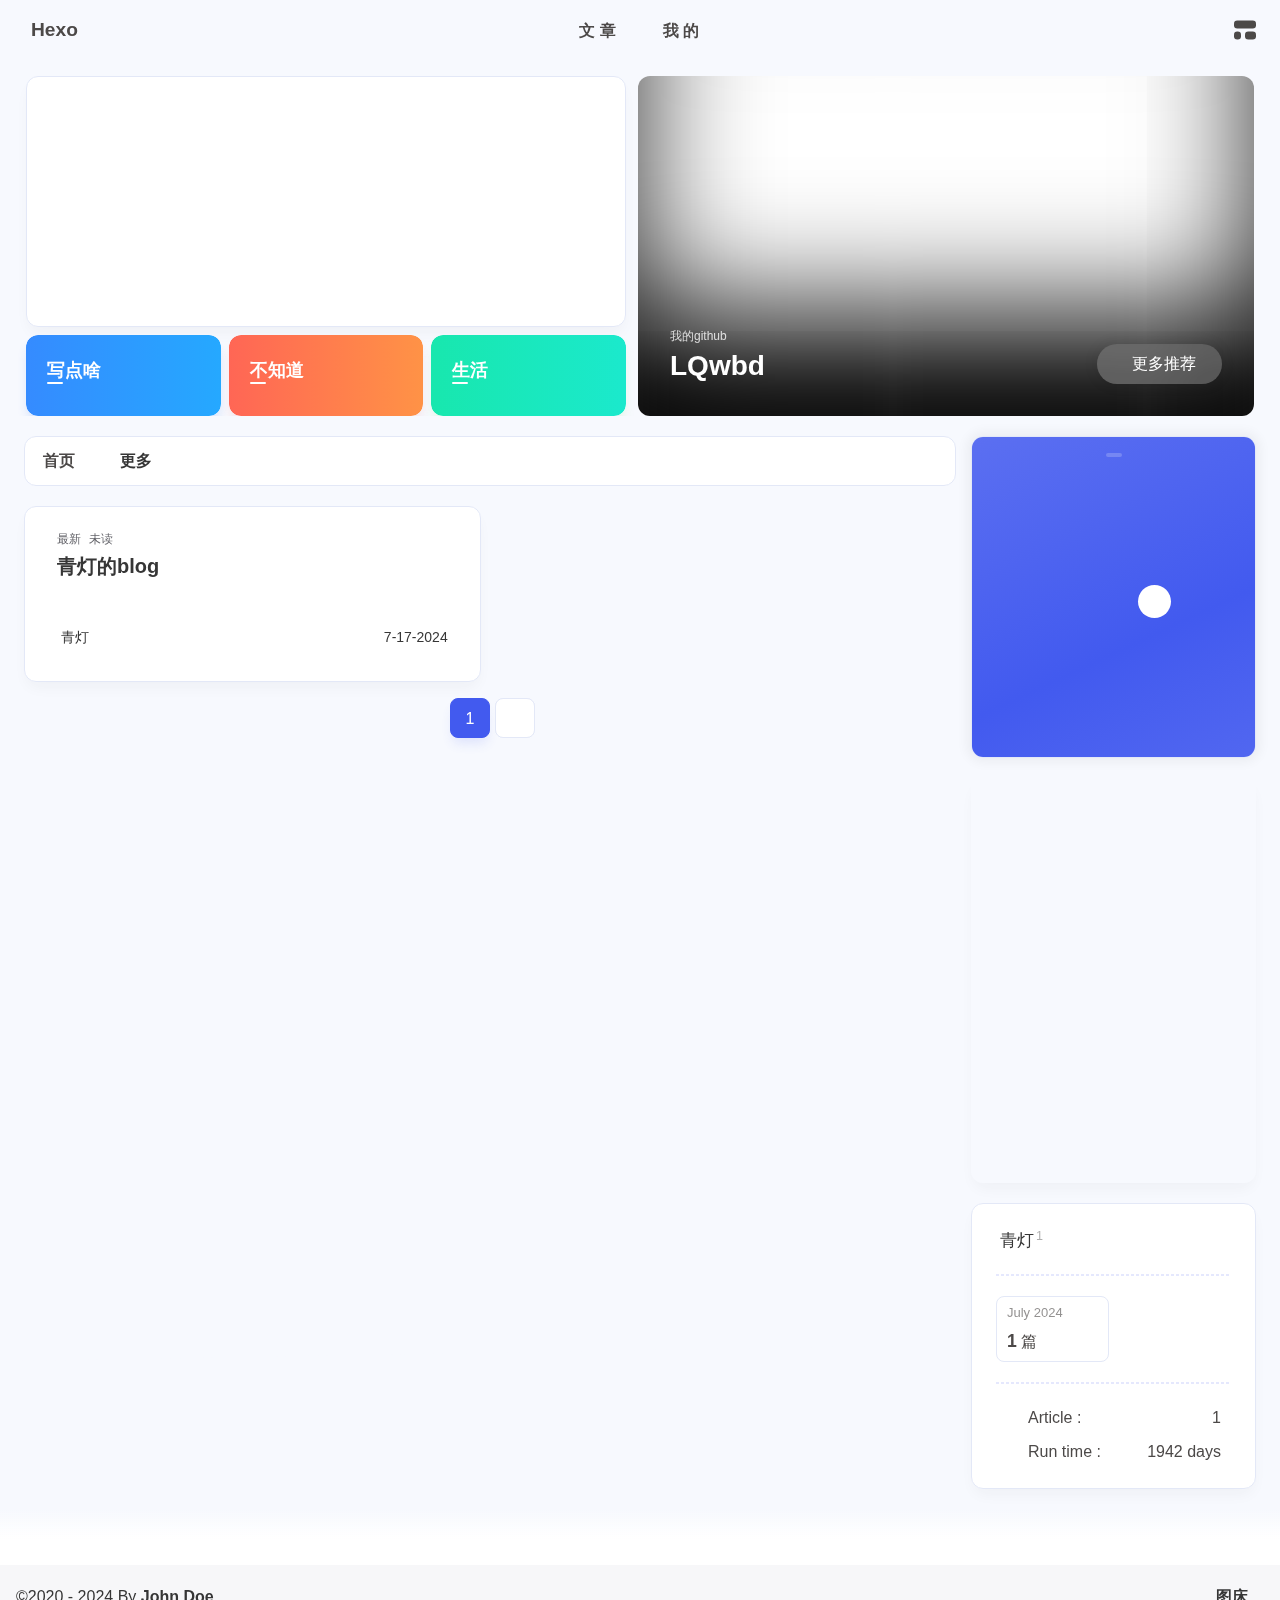
==== commit bf4c1eaa: "Site updated: 2024-07-23 01:42:39" ====
--- a/index.html
+++ b/index.html
@@ -59,7 +59,7 @@
   isHome: true,
   isHighlightShrink: false,
   isToc: false,
-  postUpdate: '2024-07-23 01:41:35',
+  postUpdate: '2024-07-23 01:42:37',
   postMainColor: '',
 }</script><noscript><style type="text/css">
   #nav {
--- a/css/index.css
+++ b/css/index.css
@@ -20444,7 +20444,7 @@
   padding: 0;
   cursor: pointer;
   border: none;
-  height: 420px;
+  height: 405px;
 }
 [data-theme="dark"] #aside-content .card-widget#card-wechat {
   background-color: #ffffff00;
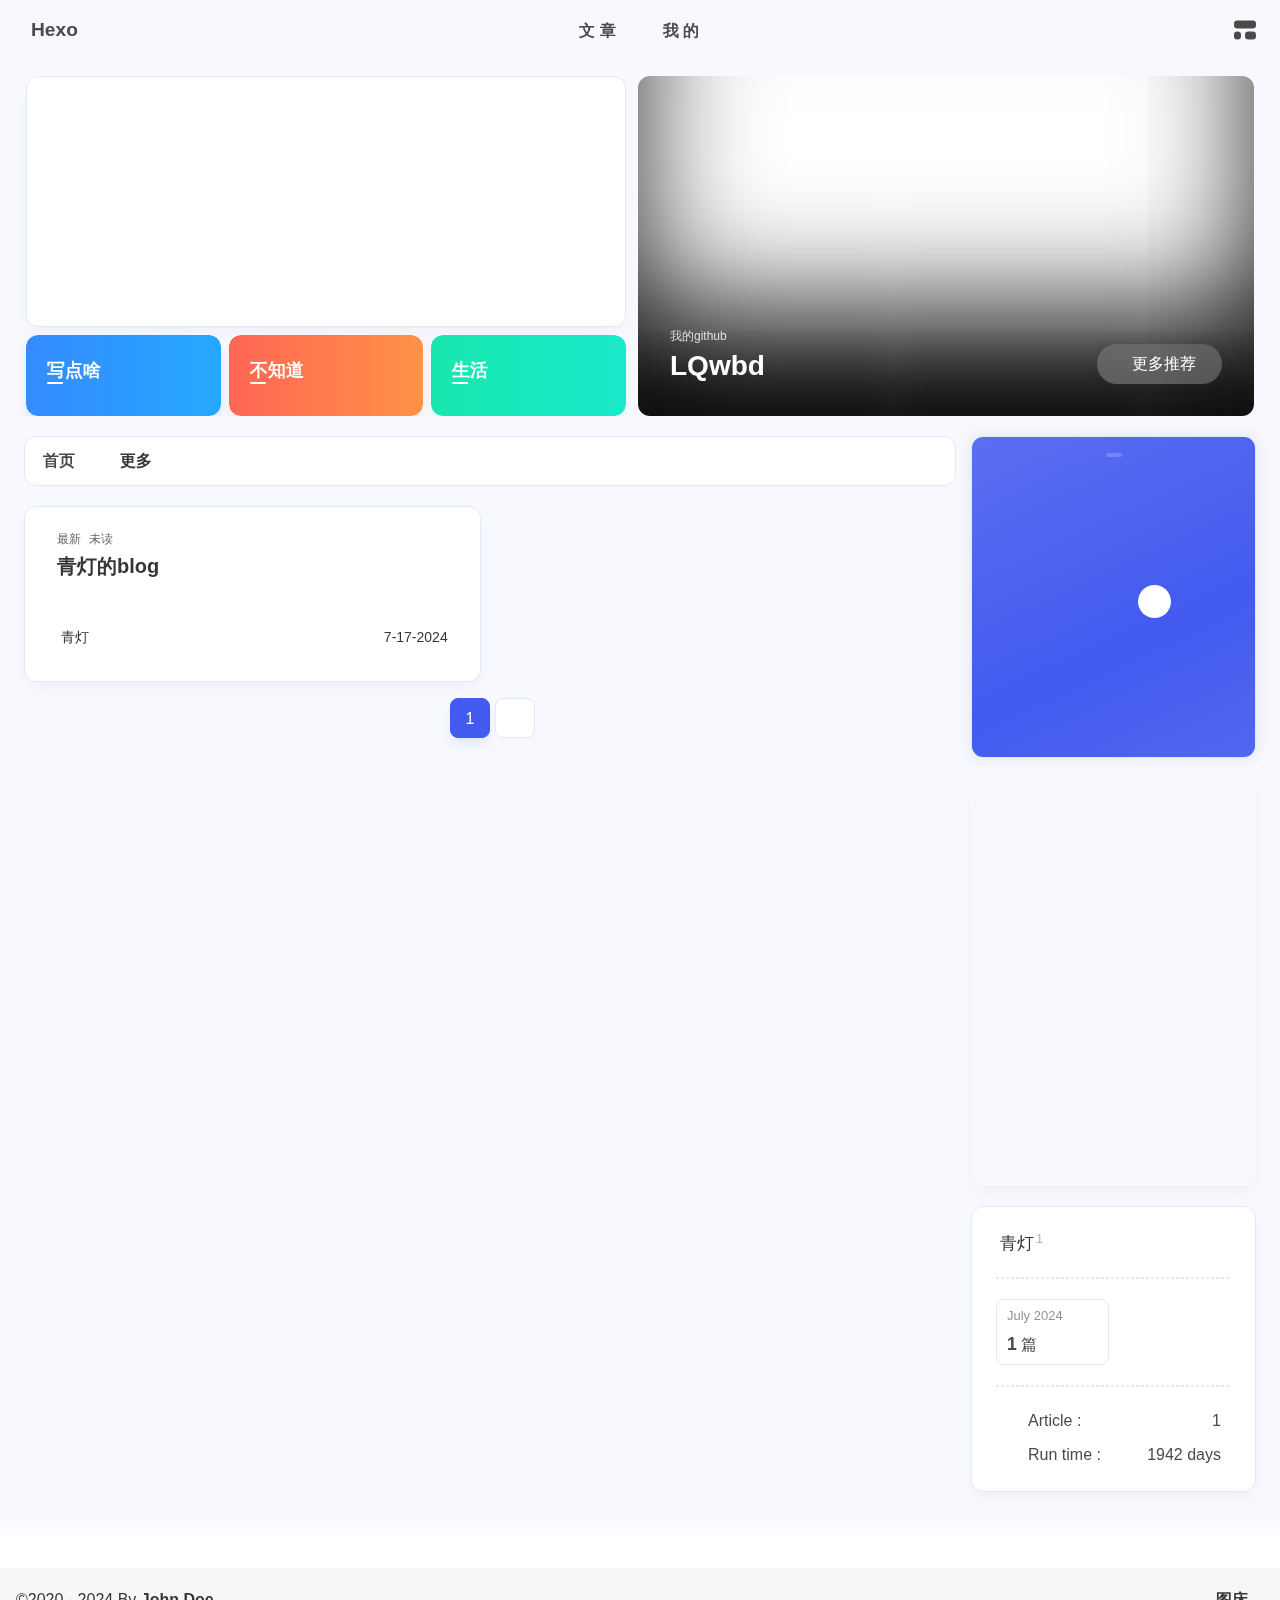
==== commit e279d7e7: "Site updated: 2024-07-23 01:44:38" ====
--- a/index.html
+++ b/index.html
@@ -59,7 +59,7 @@
   isHome: true,
   isHighlightShrink: false,
   isToc: false,
-  postUpdate: '2024-07-23 01:42:37',
+  postUpdate: '2024-07-23 01:44:36',
   postMainColor: '',
 }</script><noscript><style type="text/css">
   #nav {
--- a/css/index.css
+++ b/css/index.css
@@ -20444,7 +20444,7 @@
   padding: 0;
   cursor: pointer;
   border: none;
-  height: 405px;
+  height: 408px;
 }
 [data-theme="dark"] #aside-content .card-widget#card-wechat {
   background-color: #ffffff00;
@@ -20459,7 +20459,7 @@
 #flip-wrapper {
   position: relative;
   width: 350px;
-  height: 420px;
+  height: 408px;
   z-index: 1;
 }
 #flip-content {
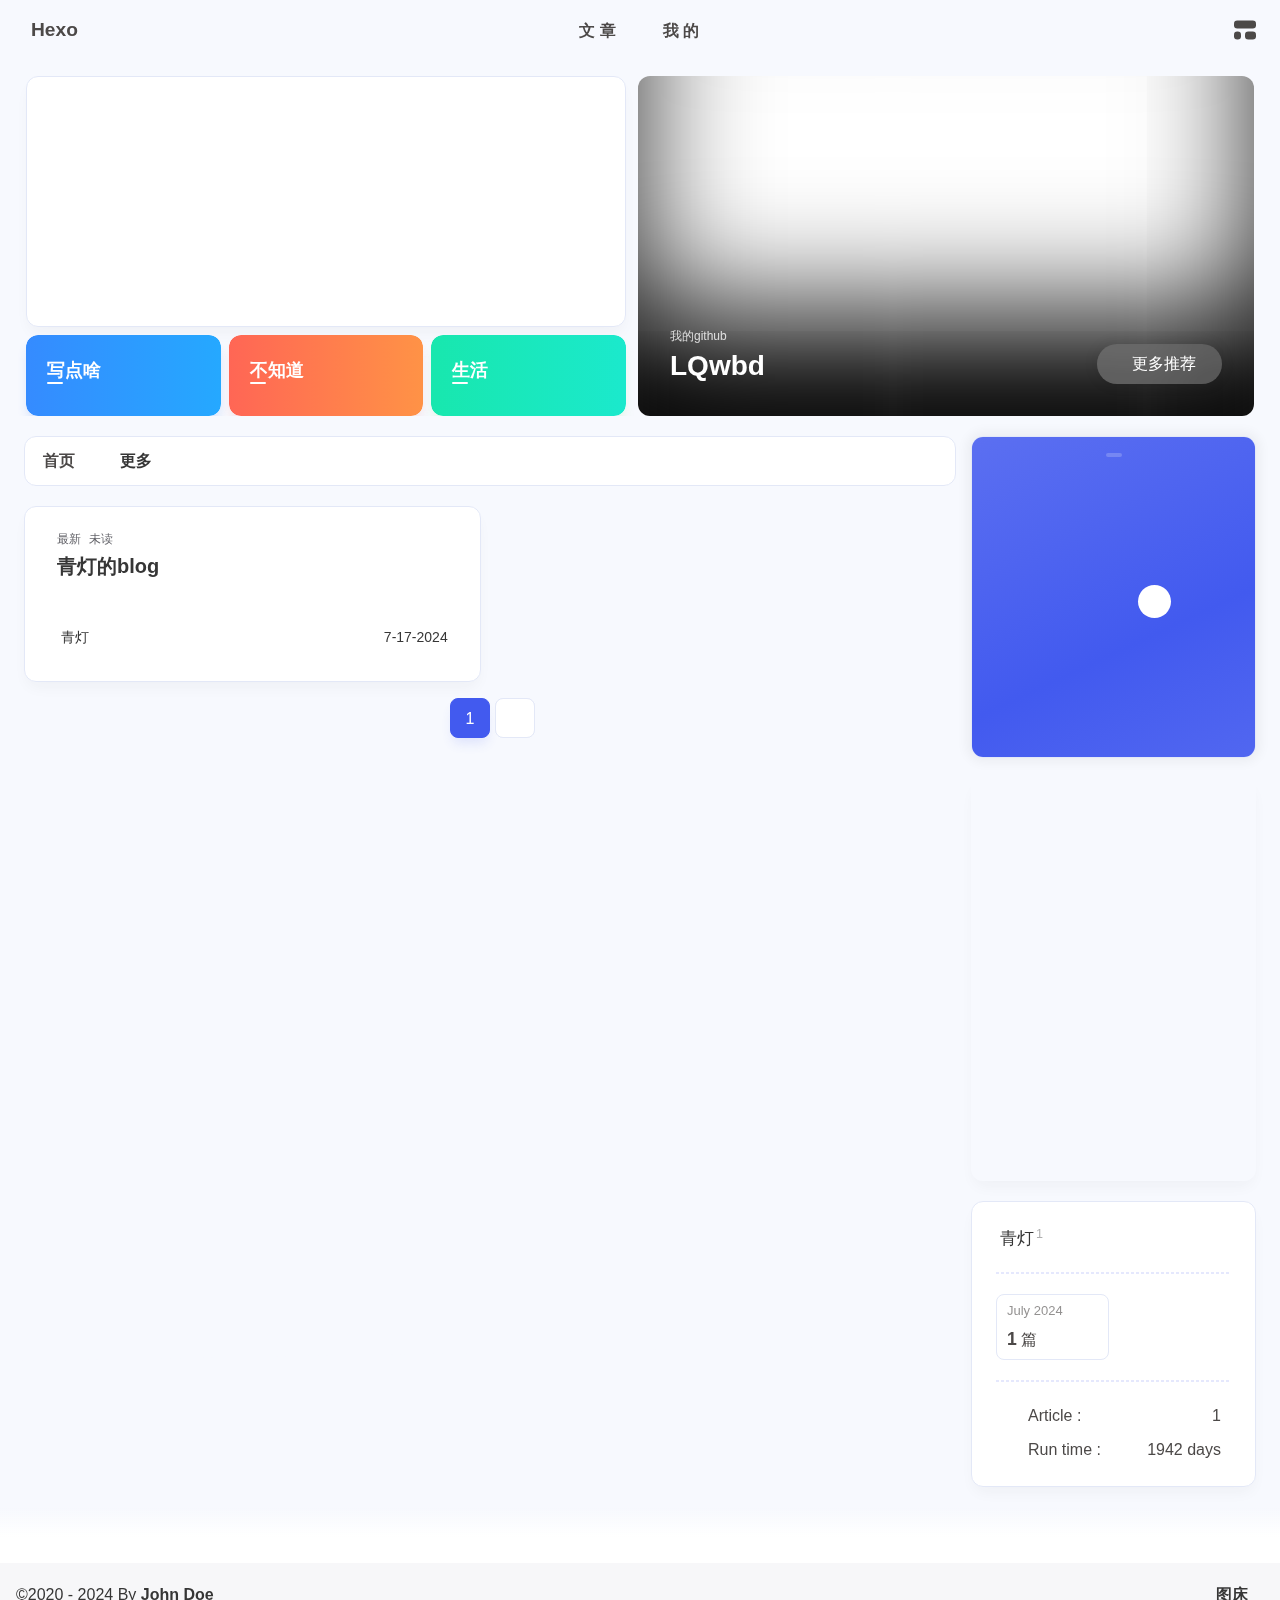
==== commit 57f3043d: "Site updated: 2024-07-23 01:45:33" ====
--- a/index.html
+++ b/index.html
@@ -59,7 +59,7 @@
   isHome: true,
   isHighlightShrink: false,
   isToc: false,
-  postUpdate: '2024-07-23 01:44:36',
+  postUpdate: '2024-07-23 01:45:31',
   postMainColor: '',
 }</script><noscript><style type="text/css">
   #nav {
--- a/css/index.css
+++ b/css/index.css
@@ -20444,7 +20444,7 @@
   padding: 0;
   cursor: pointer;
   border: none;
-  height: 408px;
+  height: 403px;
 }
 [data-theme="dark"] #aside-content .card-widget#card-wechat {
   background-color: #ffffff00;
@@ -20459,7 +20459,7 @@
 #flip-wrapper {
   position: relative;
   width: 350px;
-  height: 408px;
+  height: 403px;
   z-index: 1;
 }
 #flip-content {
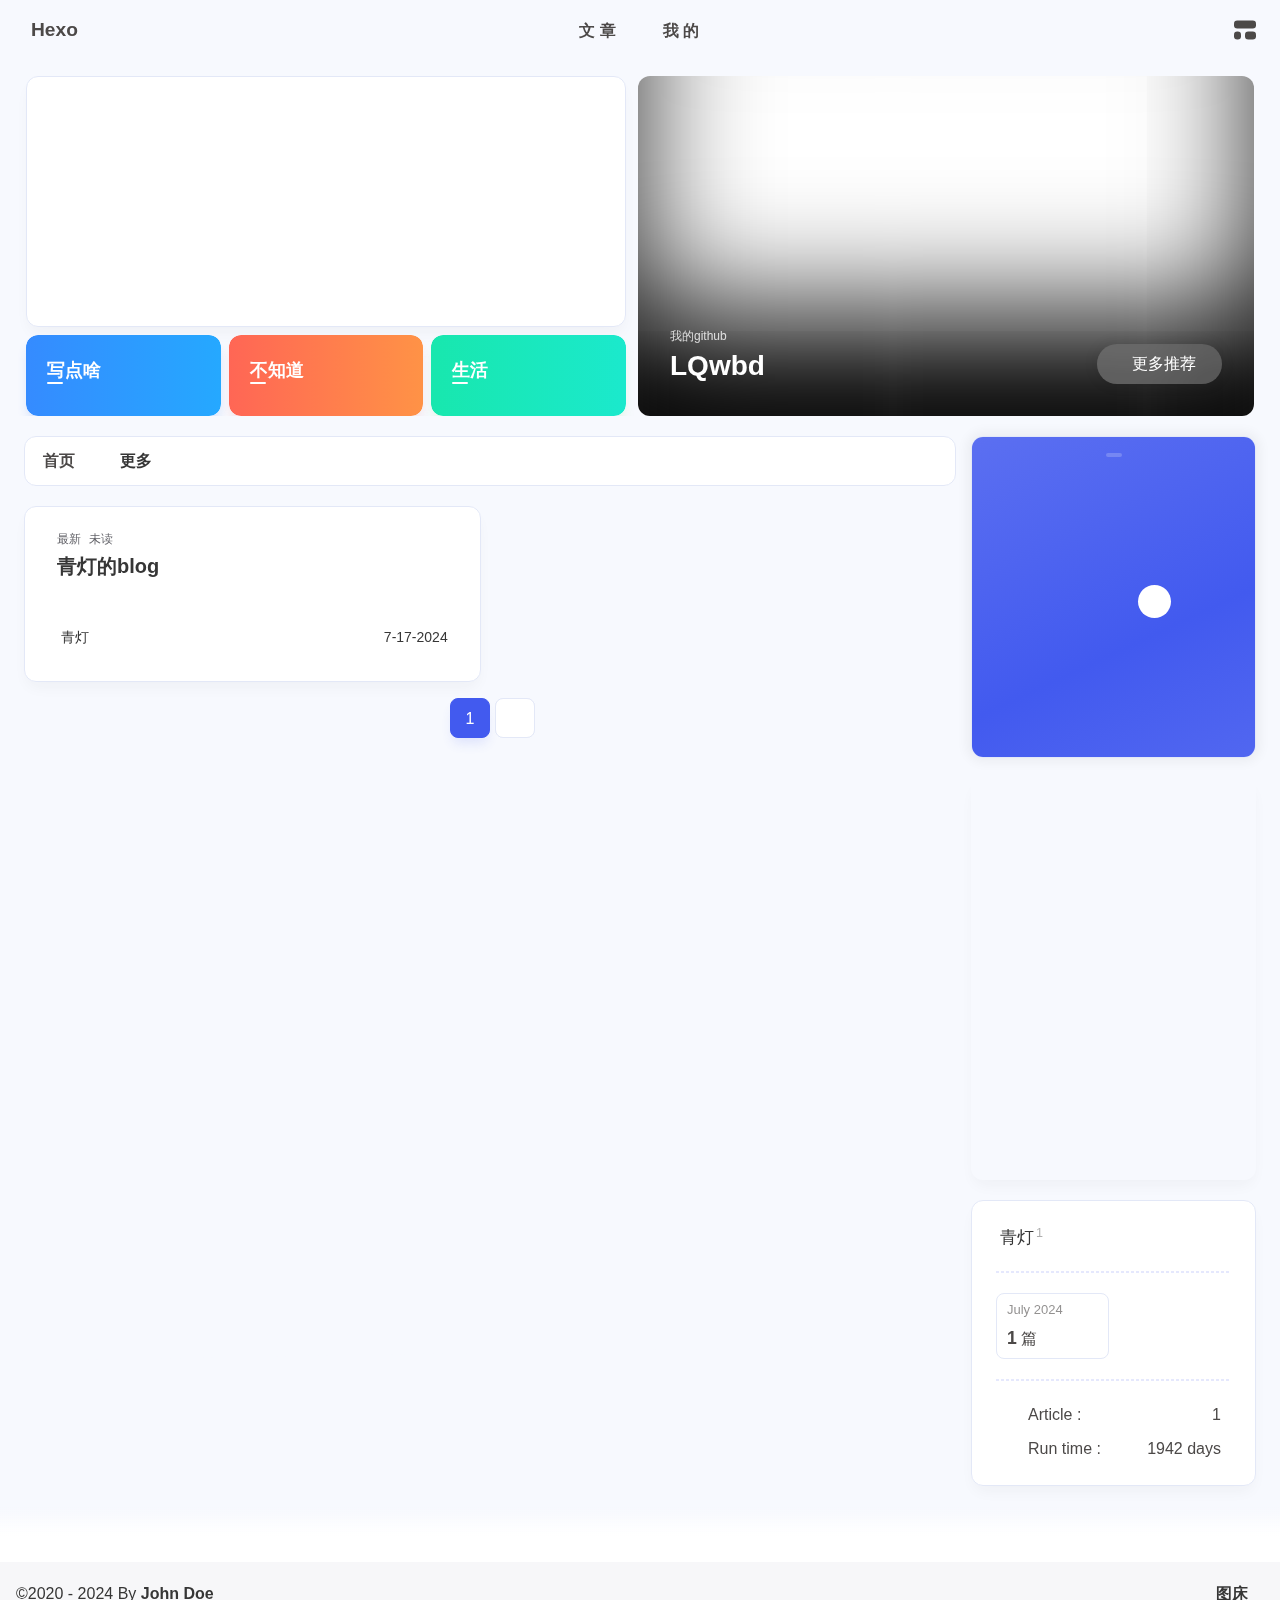
==== commit 9d566a79: "Site updated: 2024-07-23 01:46:28" ====
--- a/index.html
+++ b/index.html
@@ -59,7 +59,7 @@
   isHome: true,
   isHighlightShrink: false,
   isToc: false,
-  postUpdate: '2024-07-23 01:45:31',
+  postUpdate: '2024-07-23 01:46:26',
   postMainColor: '',
 }</script><noscript><style type="text/css">
   #nav {
--- a/css/index.css
+++ b/css/index.css
@@ -20444,7 +20444,7 @@
   padding: 0;
   cursor: pointer;
   border: none;
-  height: 403px;
+  height: 402px;
 }
 [data-theme="dark"] #aside-content .card-widget#card-wechat {
   background-color: #ffffff00;
@@ -20459,7 +20459,7 @@
 #flip-wrapper {
   position: relative;
   width: 350px;
-  height: 403px;
+  height: 402px;
   z-index: 1;
 }
 #flip-content {
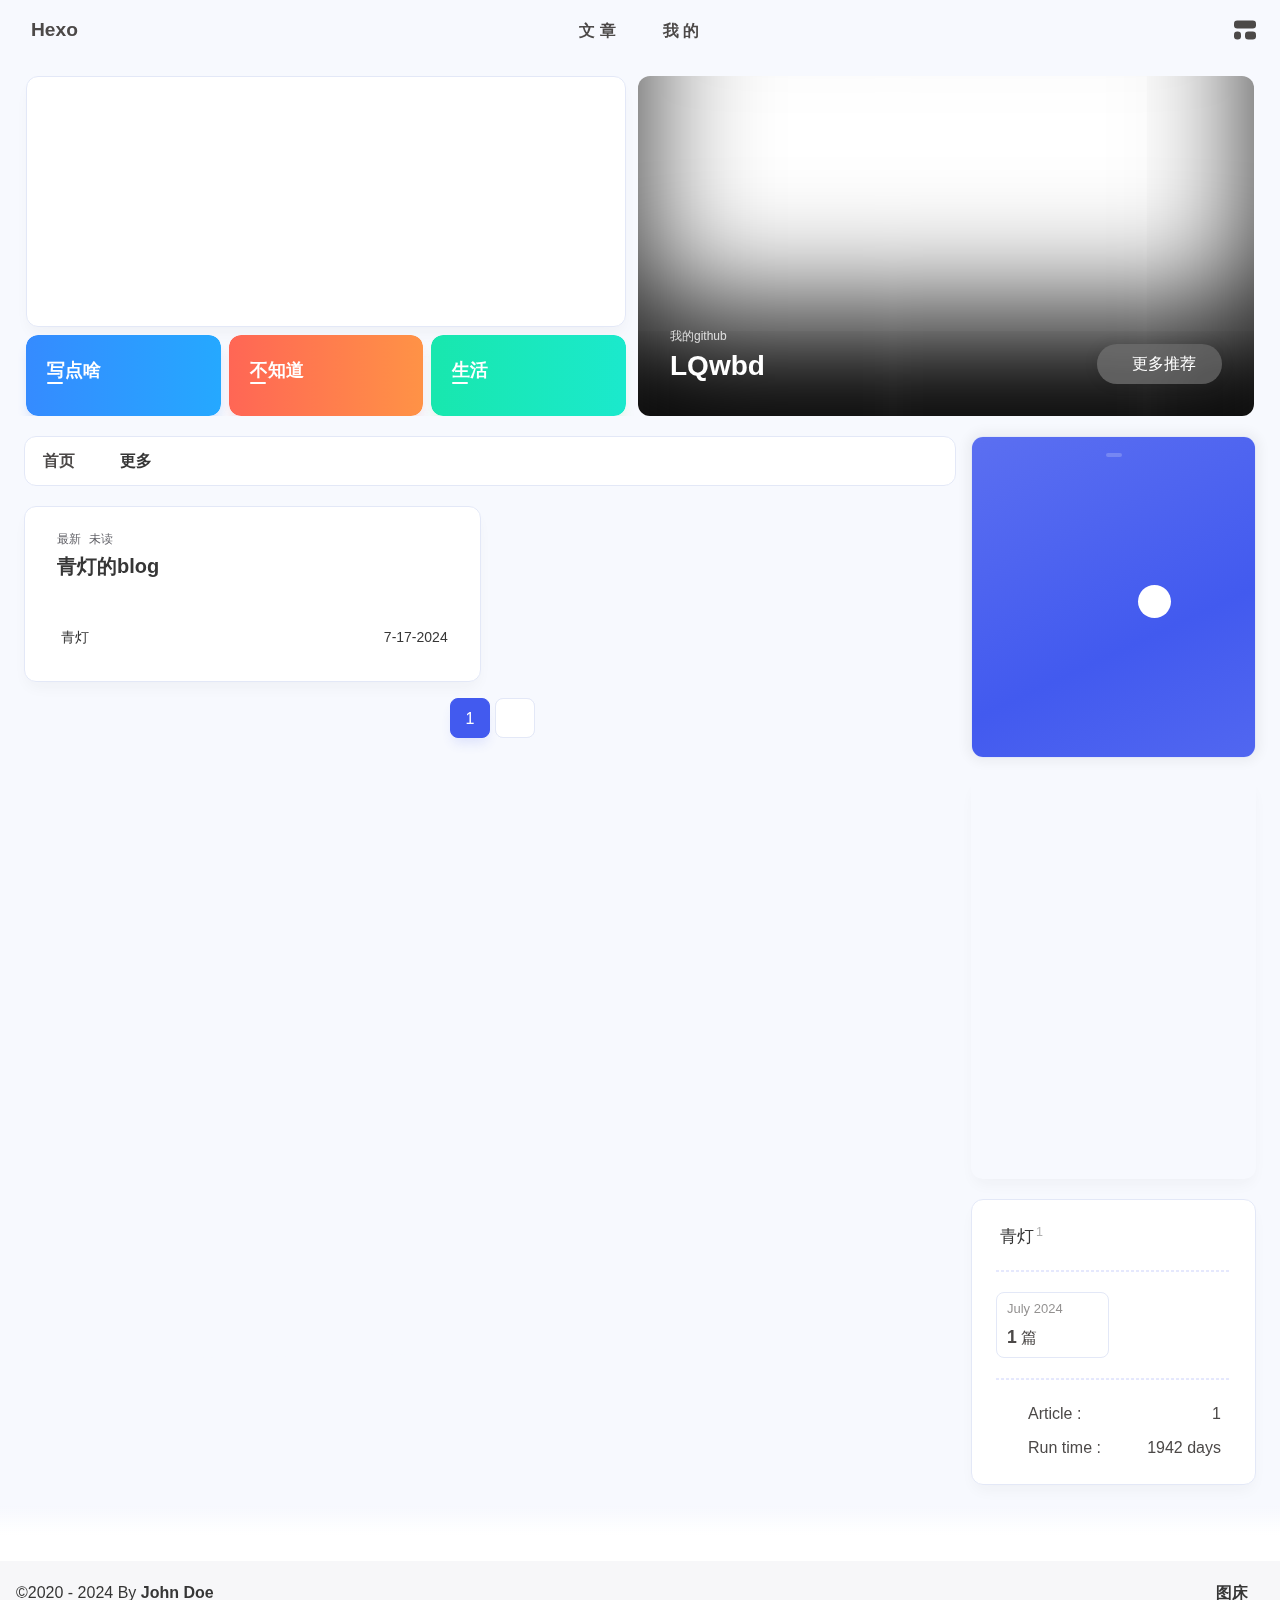
==== commit 23b31cde: "Site updated: 2024-07-23 01:47:19" ====
--- a/index.html
+++ b/index.html
@@ -59,7 +59,7 @@
   isHome: true,
   isHighlightShrink: false,
   isToc: false,
-  postUpdate: '2024-07-23 01:46:26',
+  postUpdate: '2024-07-23 01:47:17',
   postMainColor: '',
 }</script><noscript><style type="text/css">
   #nav {
--- a/css/index.css
+++ b/css/index.css
@@ -20444,7 +20444,7 @@
   padding: 0;
   cursor: pointer;
   border: none;
-  height: 402px;
+  height: 401px;
 }
 [data-theme="dark"] #aside-content .card-widget#card-wechat {
   background-color: #ffffff00;
@@ -20459,7 +20459,7 @@
 #flip-wrapper {
   position: relative;
   width: 350px;
-  height: 402px;
+  height: 401px;
   z-index: 1;
 }
 #flip-content {
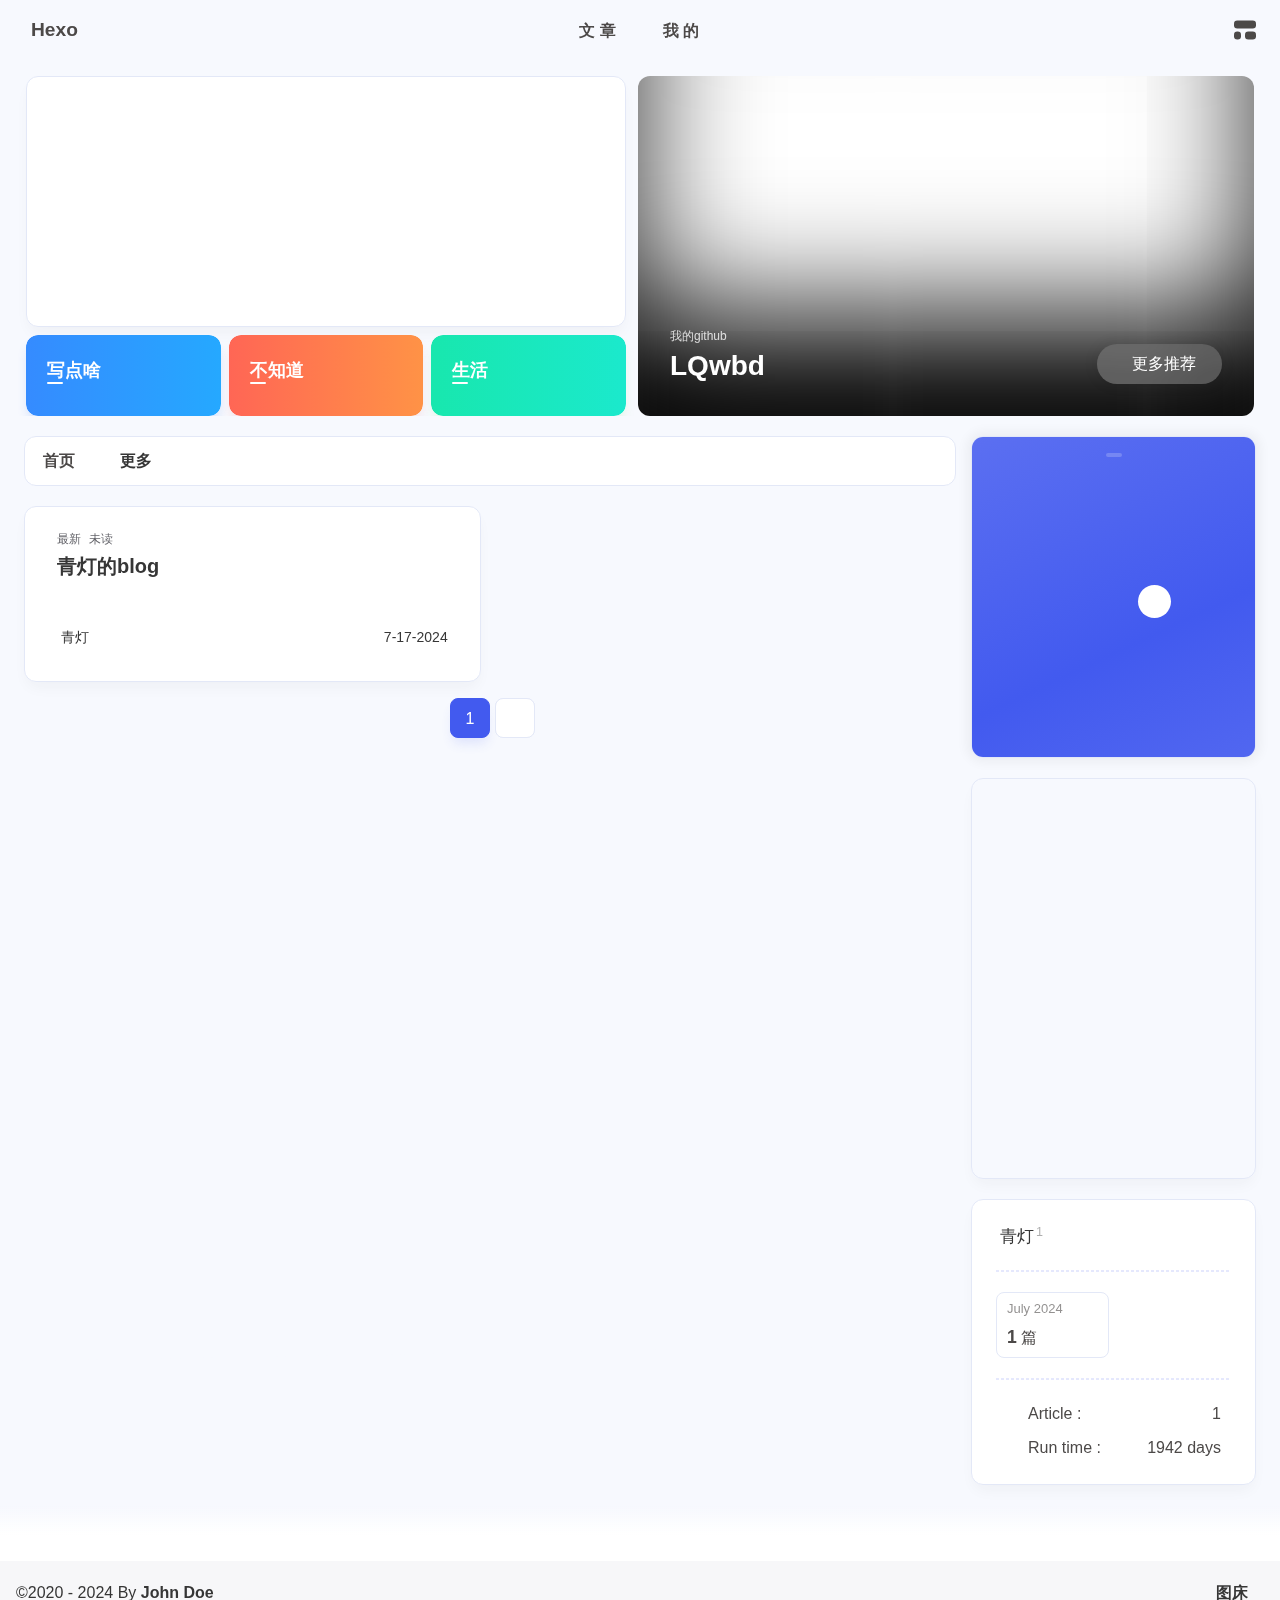
==== commit d8f809d9: "Site updated: 2024-07-23 01:51:02" ====
--- a/index.html
+++ b/index.html
@@ -59,7 +59,7 @@
   isHome: true,
   isHighlightShrink: false,
   isToc: false,
-  postUpdate: '2024-07-23 01:47:17',
+  postUpdate: '2024-07-23 01:51:00',
   postMainColor: '',
 }</script><noscript><style type="text/css">
   #nav {
--- a/css/index.css
+++ b/css/index.css
@@ -20443,7 +20443,7 @@
   align-content: center;
   padding: 0;
   cursor: pointer;
-  border: none;
+  border: var(--style-border);
   height: 401px;
 }
 [data-theme="dark"] #aside-content .card-widget#card-wechat {
